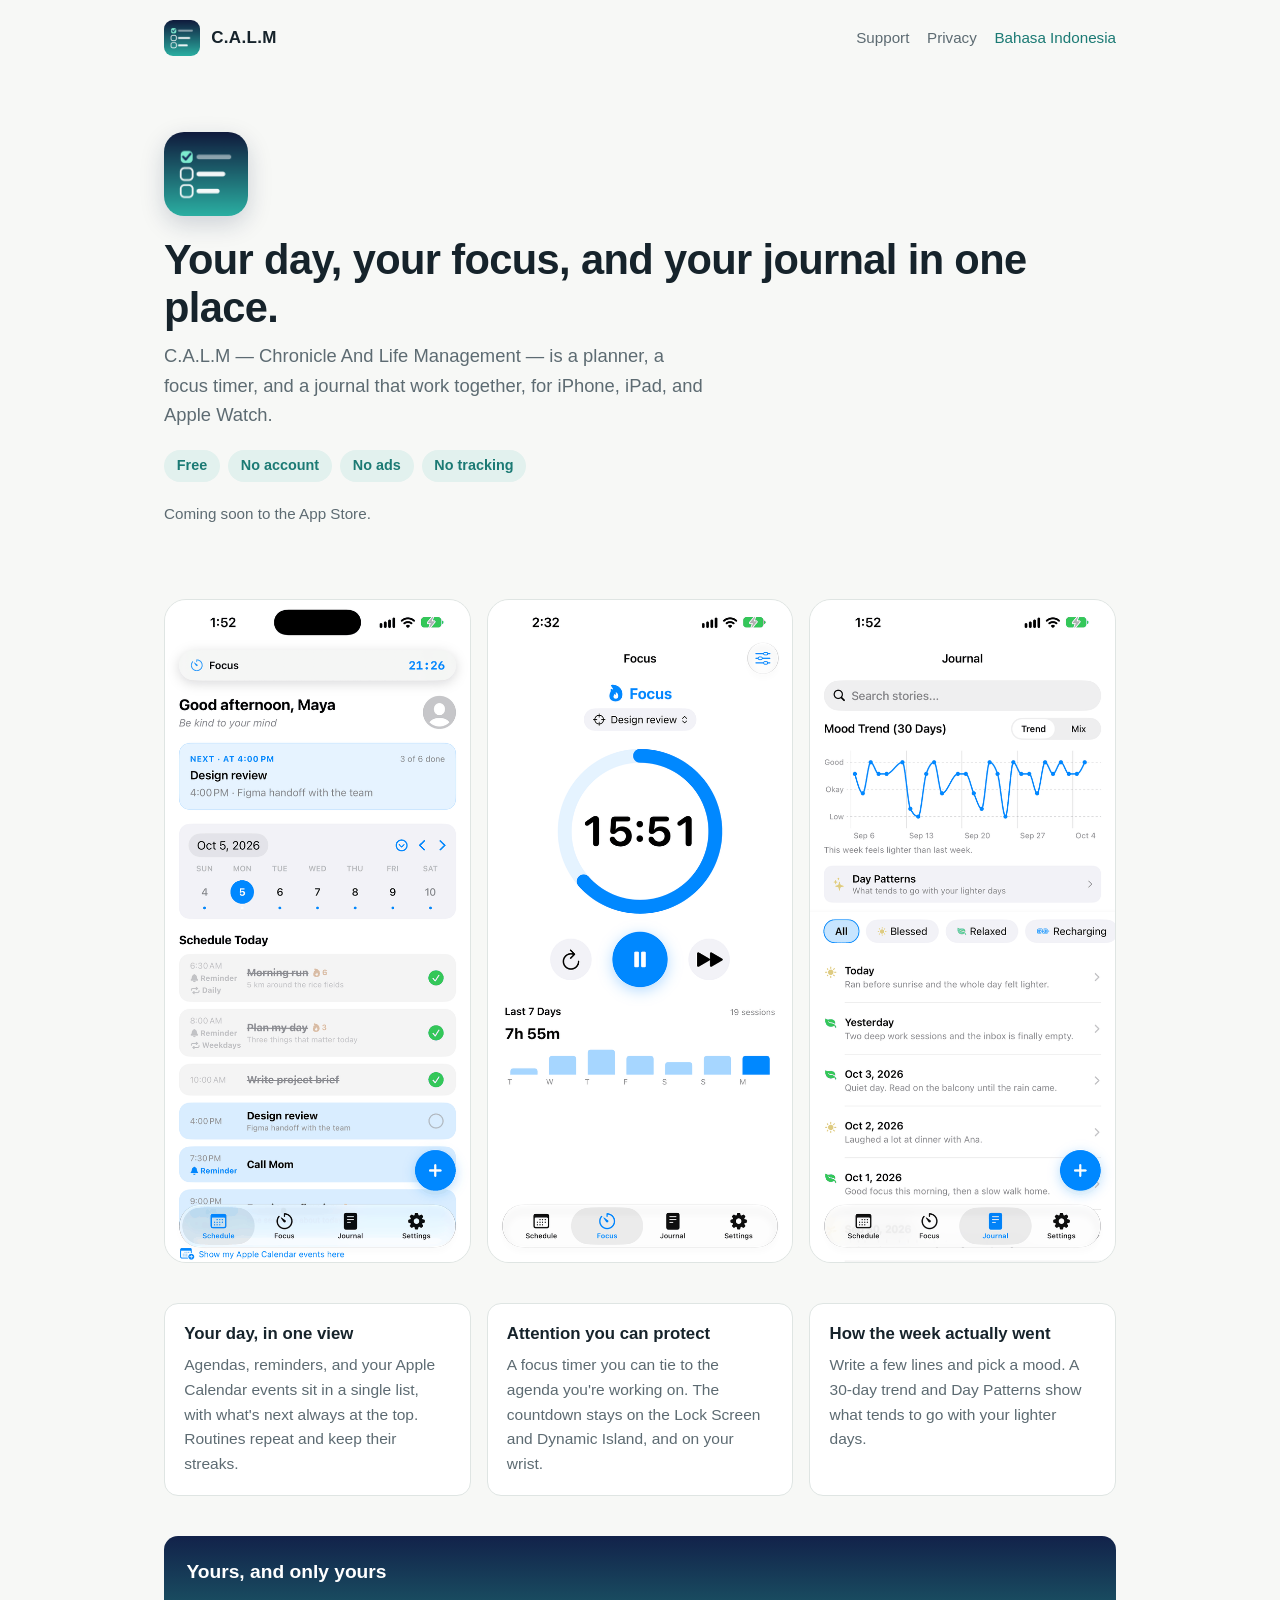
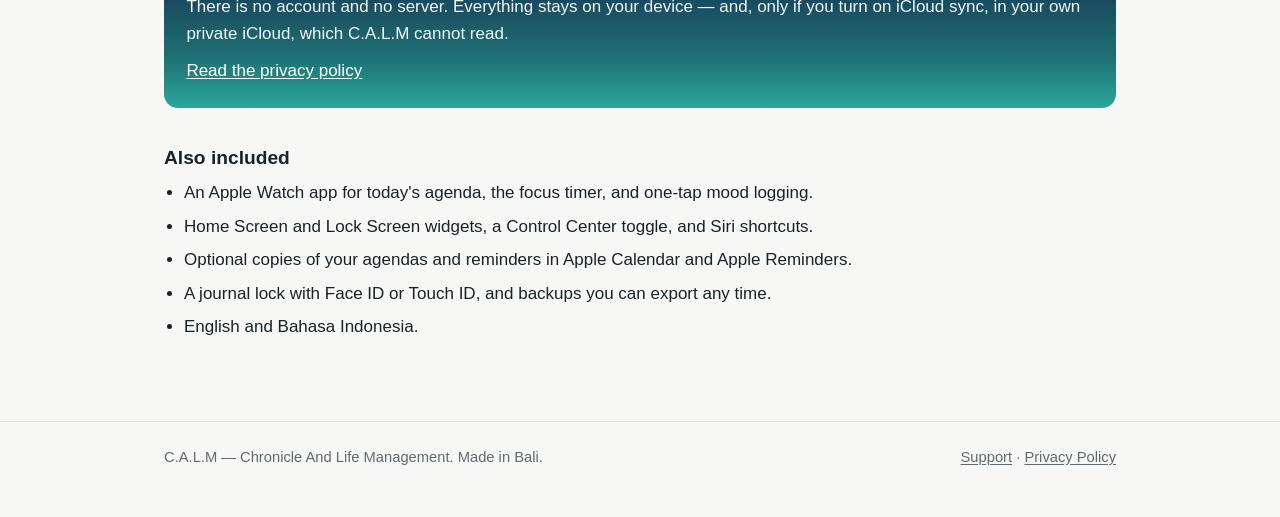
==== index.html @ e3d9a390 "Situs C.A.L.M: beranda, dukungan, dan kebijakan privasi Co-Authored-By: Claude Opus 5.5 <noreply@ant" ====
<!DOCTYPE html>
<html lang="en">
<head>
<meta charset="utf-8">
<meta name="viewport" content="width=device-width, initial-scale=1">
<title>C.A.L.M — Planner, Focus Timer & Journal</title>
<meta name="description" content="C.A.L.M keeps your day, your attention, and your thoughts in one place. Free, with no account and no tracking, for iPhone, iPad, and Apple Watch.">
<link rel="icon" href="assets/icon.png">
<link rel="alternate" hreflang="id" href="id/">
<link rel="stylesheet" href="style.css">
</head>
<body>

<div class="wrap wide">
  <header class="site-header">
    <a class="brand" href="./"><img src="assets/icon.png" alt="">C.A.L.M</a>
    <nav class="site-nav" aria-label="Site">
      <a href="support.html">Support</a>
      <a href="privacy.html">Privacy</a>
      <a class="lang" href="id/" lang="id" hreflang="id">Bahasa Indonesia</a>
    </nav>
  </header>

  <main>
    <section class="hero">
      <div>
        <img class="icon" src="assets/icon.png" alt="C.A.L.M app icon">
        <h1>Your day, your focus, and your journal in one place.</h1>
        <p class="tagline">
          C.A.L.M — Chronicle And Life Management — is a planner, a focus timer, and a journal
          that work together, for iPhone, iPad, and Apple Watch.
        </p>
        <ul class="chips">
          <li>Free</li>
          <li>No account</li>
          <li>No ads</li>
          <li>No tracking</li>
        </ul>
        <!-- Setelah rilis: ganti paragraf di bawah dengan tautan App Store. -->
        <p class="status">Coming soon to the App Store.</p>
      </div>
    </section>

    <div class="shots">
      <img src="assets/en-1-schedule.png" width="600" height="1304" loading="lazy"
           alt="The Schedule tab: the next agenda at the top, a week strip, and today's list with completed items ticked.">
      <img src="assets/en-2-focus.png" width="600" height="1304" loading="lazy"
           alt="The Focus tab: a countdown ring for the agenda being worked on, and focus time for the last seven days.">
      <img src="assets/en-3-journal.png" width="600" height="1304" loading="lazy"
           alt="The Journal tab: a 30-day mood trend above a list of journal entries.">
    </div>

    <section class="features" aria-label="What it does">
      <div class="card">
        <h3>Your day, in one view</h3>
        <p>Agendas, reminders, and your Apple Calendar events sit in a single list, with what's
          next always at the top. Routines repeat and keep their streaks.</p>
      </div>
      <div class="card">
        <h3>Attention you can protect</h3>
        <p>A focus timer you can tie to the agenda you're working on. The countdown stays on the
          Lock Screen and Dynamic Island, and on your wrist.</p>
      </div>
      <div class="card">
        <h3>How the week actually went</h3>
        <p>Write a few lines and pick a mood. A 30-day trend and Day Patterns show what tends to
          go with your lighter days.</p>
      </div>
    </section>

    <section class="band">
      <h2>Yours, and only yours</h2>
      <p>There is no account and no server. Everything stays on your device — and, only if you
        turn on iCloud sync, in your own private iCloud, which C.A.L.M cannot read.</p>
      <p><a href="privacy.html">Read the privacy policy</a></p>
    </section>

    <h2>Also included</h2>
    <ul>
      <li>An Apple Watch app for today's agenda, the focus timer, and one-tap mood logging.</li>
      <li>Home Screen and Lock Screen widgets, a Control Center toggle, and Siri shortcuts.</li>
      <li>Optional copies of your agendas and reminders in Apple Calendar and Apple Reminders.</li>
      <li>A journal lock with Face ID or Touch ID, and backups you can export any time.</li>
      <li>English and Bahasa Indonesia.</li>
    </ul>
  </main>
</div>

<footer class="site-footer">
  <div class="wrap wide">
    <span>C.A.L.M — Chronicle And Life Management. Made in Bali.</span>
    <span><a href="support.html">Support</a> · <a href="privacy.html">Privacy Policy</a></span>
  </div>
</footer>

</body>
</html>
---- style.css ----
/* C.A.L.M — situs dukungan dan kebijakan privasi.
   Warna mengikuti ikon aplikasi: biru tua ke hijau toska. */

:root {
  color-scheme: light dark;
  --bg: #f7f8f6;
  --surface: #ffffff;
  --ink: #16232b;
  --muted: #5d6b72;
  --line: #dfe5e3;
  --accent: #1b7a74;
  --accent-soft: #e2f1ee;
  --navy: #12224a;
  --teal: #2aa79a;
  --radius: 14px;
}

@media (prefers-color-scheme: dark) {
  :root {
    --bg: #0e1518;
    --surface: #162126;
    --ink: #e8eeec;
    --muted: #93a3a6;
    --line: #26343a;
    --accent: #6fdcc8;
    --accent-soft: #15302f;
  }
}

* { box-sizing: border-box; }

html { -webkit-text-size-adjust: 100%; }

body {
  margin: 0;
  font: 17px/1.6 -apple-system, BlinkMacSystemFont, "Segoe UI", Roboto, Helvetica, Arial, sans-serif;
  color: var(--ink);
  background: var(--bg);
}

a { color: var(--accent); text-underline-offset: 2px; }
a:focus-visible { outline: 2px solid var(--accent); outline-offset: 3px; border-radius: 4px; }

.wrap { max-width: 46rem; margin: 0 auto; padding: 0 1.25rem; }
.wrap.wide { max-width: 62rem; }

/* Kepala halaman */

.site-header {
  display: flex;
  align-items: center;
  justify-content: space-between;
  gap: 1rem;
  padding: 1.25rem 0;
}

.brand {
  display: inline-flex;
  align-items: center;
  gap: .7rem;
  font-weight: 700;
  letter-spacing: .02em;
  color: var(--ink);
  text-decoration: none;
}

.brand img { width: 36px; height: 36px; border-radius: 9px; display: block; }

.site-nav { display: flex; flex-wrap: wrap; gap: .25rem 1.1rem; font-size: .95rem; }
.site-nav a { color: var(--muted); text-decoration: none; }
.site-nav a:hover, .site-nav a[aria-current="page"] { color: var(--ink); }
.site-nav .lang { color: var(--accent); }

/* Teks */

h1 { font-size: clamp(1.9rem, 5vw, 2.6rem); line-height: 1.15; letter-spacing: -.015em; margin: 0 0 .6rem; }
h2 { font-size: 1.2rem; line-height: 1.3; margin: 2.4rem 0 .5rem; }
h3 { font-size: 1.05rem; margin: 0 0 .3rem; }
p { margin: 0 0 1rem; }
ul { padding-left: 1.25rem; margin: 0 0 1rem; }
li { margin: .4rem 0; }

.updated { color: var(--muted); font-size: .92rem; margin: 0 0 1.75rem; }

.lede {
  background: var(--accent-soft);
  border-left: 3px solid var(--accent);
  padding: 1rem 1.25rem;
  border-radius: 8px;
  margin: 0 0 1.25rem;
}

main { padding: 1.5rem 0 4rem; }

/* Halaman utama */

.hero {
  display: grid;
  gap: 2rem;
  align-items: center;
  padding: 2rem 0 1rem;
}

.hero .icon { width: 84px; height: 84px; border-radius: 20px; display: block; margin-bottom: 1.25rem; box-shadow: 0 8px 24px rgb(18 34 74 / .18); }
.hero p.tagline { font-size: 1.15rem; color: var(--muted); max-width: 34rem; }

.chips { display: flex; flex-wrap: wrap; gap: .5rem; padding: 0; margin: 1.25rem 0 0; list-style: none; }
.chips li {
  margin: 0;
  padding: .3rem .8rem;
  border-radius: 999px;
  background: var(--accent-soft);
  color: var(--accent);
  font-size: .9rem;
  font-weight: 600;
}

.status { margin-top: 1.25rem; color: var(--muted); font-size: .95rem; }

.shots {
  display: grid;
  grid-template-columns: repeat(3, 1fr);
  gap: 1rem;
  margin: 2.5rem 0 1rem;
}

.shots img {
  width: 100%;
  height: auto;
  display: block;
  border-radius: 22px;
  border: 1px solid var(--line);
  background: var(--surface);
}

.features {
  display: grid;
  grid-template-columns: repeat(auto-fit, minmax(15rem, 1fr));
  gap: 1rem;
  margin: 2.5rem 0 0;
}

.card {
  background: var(--surface);
  border: 1px solid var(--line);
  border-radius: var(--radius);
  padding: 1.1rem 1.2rem;
}

.card p { margin: 0; color: var(--muted); font-size: .97rem; }

.band {
  margin: 2.5rem 0 0;
  padding: 1.5rem 1.4rem;
  border-radius: var(--radius);
  color: #f2f7f6;
  background: linear-gradient(180deg, var(--navy), #1f6f73 70%, var(--teal));
}

.band h2 { margin-top: 0; color: #ffffff; }
.band p { margin-bottom: .6rem; }
.band p:last-child { margin-bottom: 0; }
.band a { color: #ffffff; }

/* Halaman dukungan */

.faq h2 { margin-top: 2rem; }
/* Jalur menu boleh pindah baris: di layar ponsel, jalur panjang melebihi lebar layar. */
.faq .path { font-weight: 600; }

.contact {
  margin-top: 2.5rem;
  background: var(--surface);
  border: 1px solid var(--line);
  border-radius: var(--radius);
  padding: 1.2rem 1.3rem;
}

.contact h2 { margin-top: 0; }
.contact p:last-child { margin-bottom: 0; }

/* Kaki halaman */

.site-footer {
  border-top: 1px solid var(--line);
  padding: 1.5rem 0 3rem;
  color: var(--muted);
  font-size: .92rem;
}

.site-footer .wrap { display: flex; flex-wrap: wrap; justify-content: space-between; gap: .5rem 1.5rem; }
.site-footer a { color: var(--muted); }

@media (max-width: 34rem) {
  .shots { gap: .6rem; }
  .shots img { border-radius: 12px; }
  .site-header { flex-direction: column; align-items: flex-start; gap: .5rem; }
}

@media print {
  .site-nav, .shots { display: none; }
  body { background: #fff; color: #000; }
}
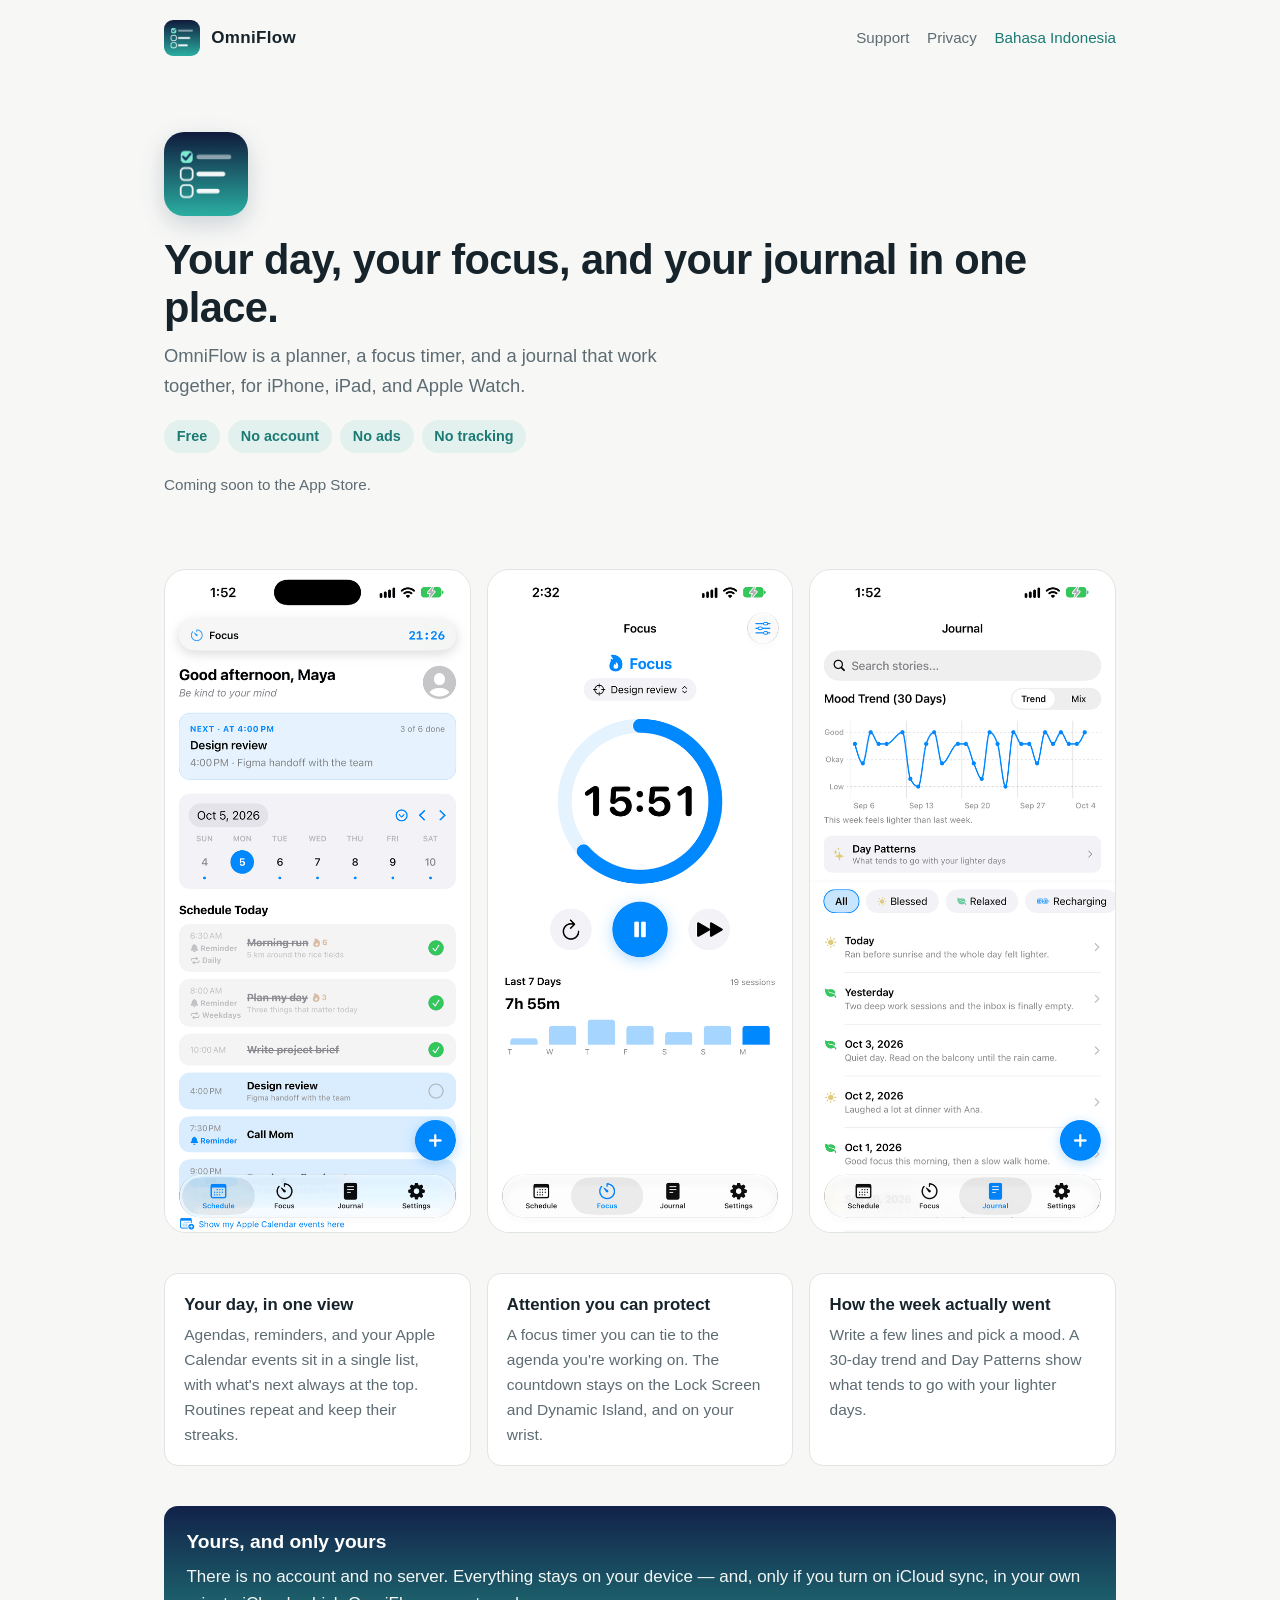
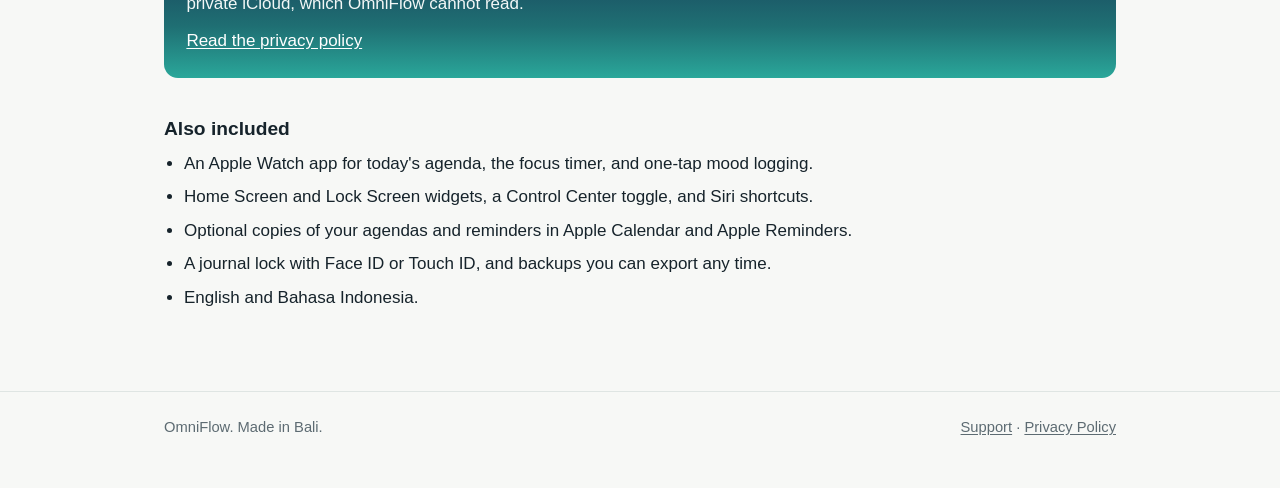
==== commit 4f4b56b6: "Nama aplikasi menjadi OmniFlow" ====
--- a/index.html
+++ b/index.html
@@ -3,8 +3,8 @@
 <head>
 <meta charset="utf-8">
 <meta name="viewport" content="width=device-width, initial-scale=1">
-<title>C.A.L.M — Planner, Focus Timer & Journal</title>
-<meta name="description" content="C.A.L.M keeps your day, your attention, and your thoughts in one place. Free, with no account and no tracking, for iPhone, iPad, and Apple Watch.">
+<title>OmniFlow — Planner, Focus Timer & Journal</title>
+<meta name="description" content="OmniFlow keeps your day, your attention, and your thoughts in one place. Free, with no account and no tracking, for iPhone, iPad, and Apple Watch.">
 <link rel="icon" href="assets/icon.png">
 <link rel="alternate" hreflang="id" href="id/">
 <link rel="stylesheet" href="style.css">
@@ -13,7 +13,7 @@
 
 <div class="wrap wide">
   <header class="site-header">
-    <a class="brand" href="./"><img src="assets/icon.png" alt="">C.A.L.M</a>
+    <a class="brand" href="./"><img src="assets/icon.png" alt="">OmniFlow</a>
     <nav class="site-nav" aria-label="Site">
       <a href="support.html">Support</a>
       <a href="privacy.html">Privacy</a>
@@ -24,10 +24,10 @@
   <main>
     <section class="hero">
       <div>
-        <img class="icon" src="assets/icon.png" alt="C.A.L.M app icon">
+        <img class="icon" src="assets/icon.png" alt="OmniFlow app icon">
         <h1>Your day, your focus, and your journal in one place.</h1>
         <p class="tagline">
-          C.A.L.M — Chronicle And Life Management — is a planner, a focus timer, and a journal
+          OmniFlow is a planner, a focus timer, and a journal
           that work together, for iPhone, iPad, and Apple Watch.
         </p>
         <ul class="chips">
@@ -71,7 +71,7 @@
     <section class="band">
       <h2>Yours, and only yours</h2>
       <p>There is no account and no server. Everything stays on your device — and, only if you
-        turn on iCloud sync, in your own private iCloud, which C.A.L.M cannot read.</p>
+        turn on iCloud sync, in your own private iCloud, which OmniFlow cannot read.</p>
       <p><a href="privacy.html">Read the privacy policy</a></p>
     </section>
 
@@ -88,7 +88,7 @@
 
 <footer class="site-footer">
   <div class="wrap wide">
-    <span>C.A.L.M — Chronicle And Life Management. Made in Bali.</span>
+    <span>OmniFlow. Made in Bali.</span>
     <span><a href="support.html">Support</a> · <a href="privacy.html">Privacy Policy</a></span>
   </div>
 </footer>
--- a/style.css
+++ b/style.css
@@ -1,4 +1,4 @@
-/* C.A.L.M — situs dukungan dan kebijakan privasi.
+/* OmniFlow — situs dukungan dan kebijakan privasi.
    Warna mengikuti ikon aplikasi: biru tua ke hijau toska. */
 
 :root {
